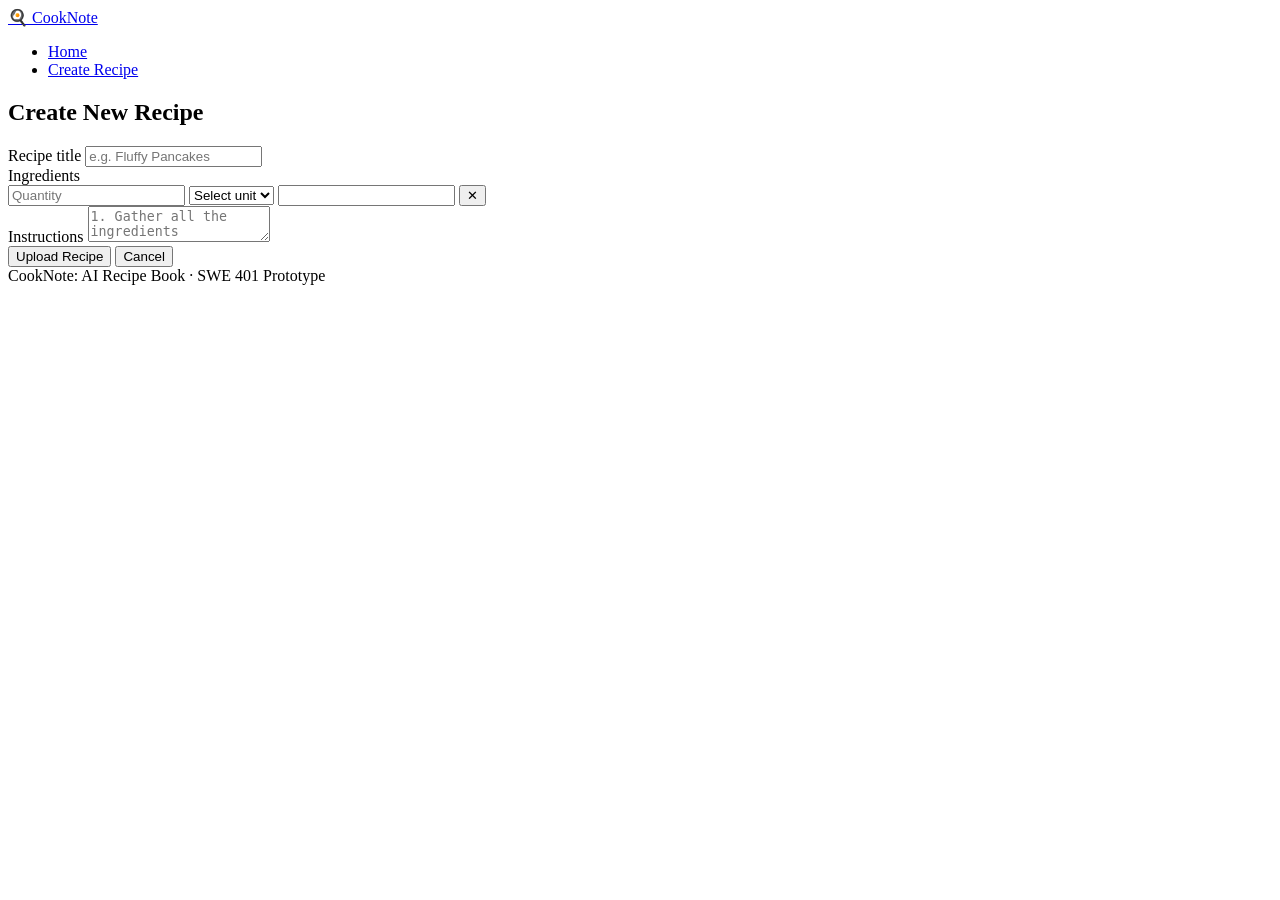
==== add-recipe.html @ b488884a "UC-01 HTML and JavaScript" ====
<!DOCTYPE html>
<html lang="en">
<head>
    <meta charset="UTF-8">
    <meta name="viewport" content="width=device-width, initial-scale=1.0">
    <title>CookNote: AI Recipe Book</title>
    <link rel="stylesheet" href="style.css">
</head>
<body>
    <nav class="navbar">
        <a href="index.html" class="logo">🍳 CookNote</a>
        <ul class="nav-links">
        <li><a href="index.html">Home</a></li>
        <li><a href="add-recipe.html" class="active">Create Recipe</a></li>
        </ul>
    </nav>
    <main>
        <div class="card">
        <h2>Create New Recipe</h2>
        <div id="message" class="message" hidden></div>
        <form id="upload_form">
            <div class="form-group">
            <label for="recipe_title">Recipe title</label>
            <input type="text" id="recipe_title" placeholder="e.g. Fluffy Pancakes">
            </div>

            <div class="form-group">
            <label>Ingredients</label>
            <div id="ingredients_container">
            </div>
            </div>

            <div class="form-group">
            <label for="instructions">Instructions</label>
            <textarea id="instructions" placeholder="1. Gather all the ingredients"></textarea>
            </div>
            
            <button class="btn-primary" type="submit">Upload Recipe</button>
            <button type="button" id="cancel_btn">Cancel</button>
        
        </form> 
        </div>
    </main>
    <footer>
        CookNote: AI Recipe Book · SWE 401 Prototype
    </footer>
    <script src="add-recipe.js"></script>
</body>
</html>
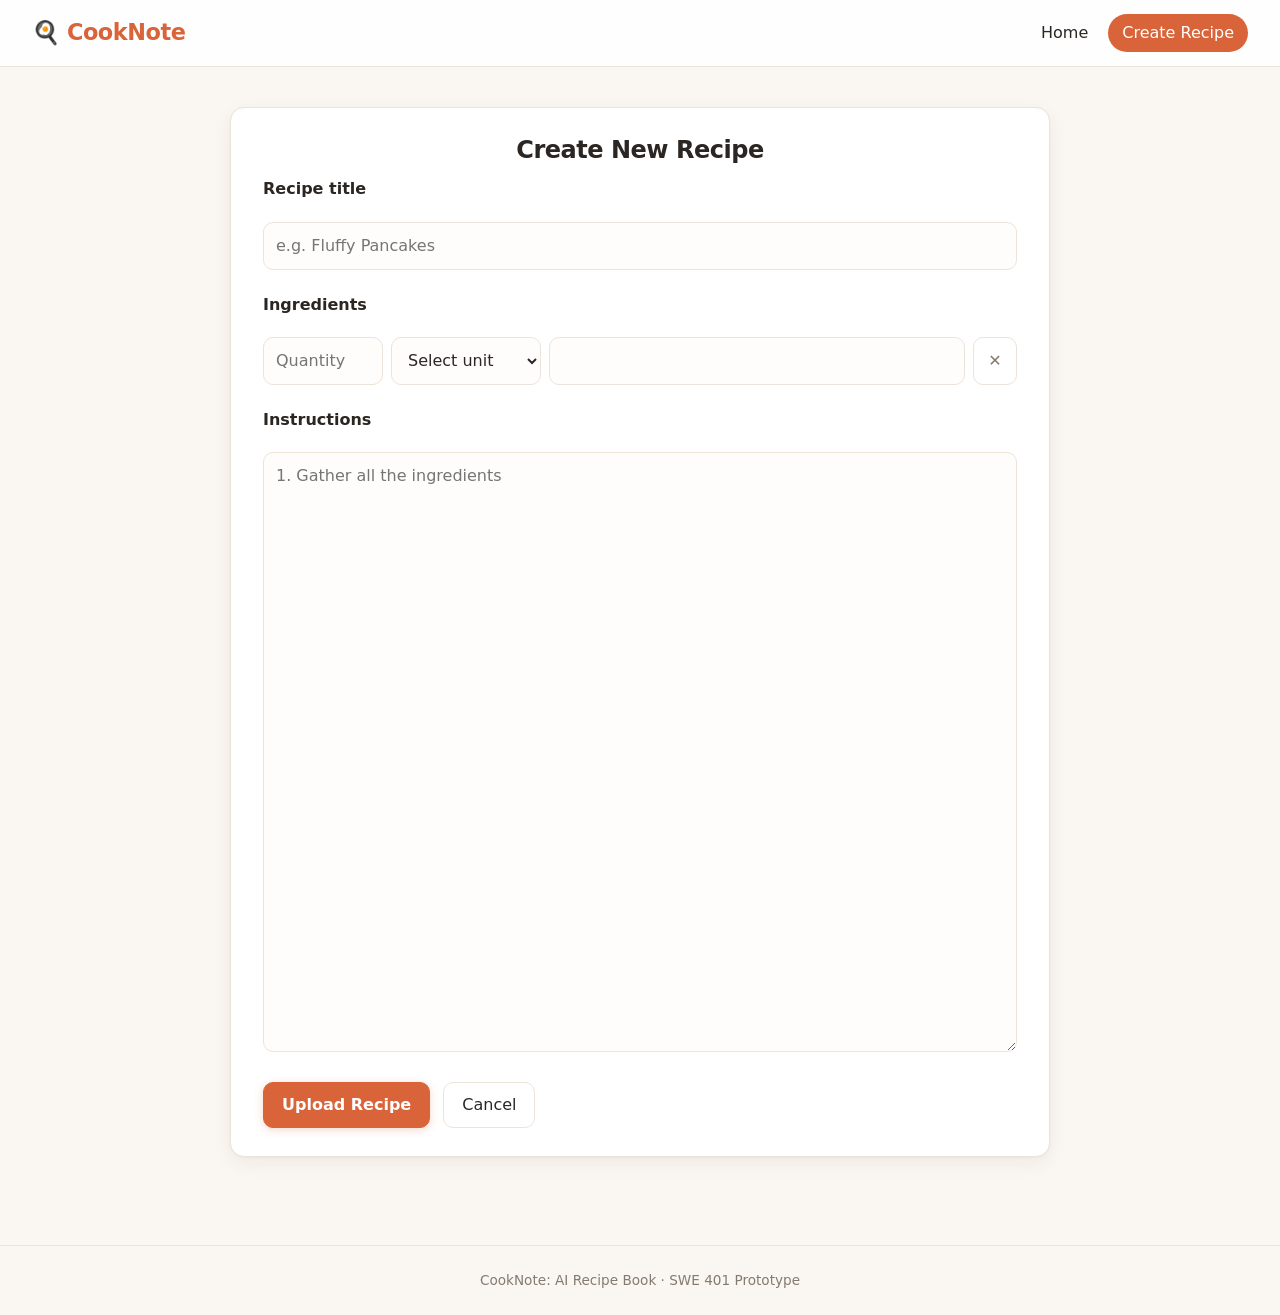
==== commit fa9c0046: "Fixed folders, added css, completed UC-02 and UC-03" ====
--- a/add-recipe.html
+++ b/add-recipe.html
@@ -4,7 +4,7 @@
     <meta charset="UTF-8">
     <meta name="viewport" content="width=device-width, initial-scale=1.0">
     <title>CookNote: AI Recipe Book</title>
-    <link rel="stylesheet" href="style.css">
+    <link rel="stylesheet" href="css/style.css">
 </head>
 <body>
     <nav class="navbar">
@@ -44,6 +44,6 @@
     <footer>
         CookNote: AI Recipe Book · SWE 401 Prototype
     </footer>
-    <script src="add-recipe.js"></script>
+    <script src="js/add-recipe.js"></script>
 </body>
 </html>
--- a/css/style.css
+++ b/css/style.css
@@ -0,0 +1,525 @@
+/* ---------- Colours & settings ---------- */
+
+:root {
+  --bg: #faf6f1;
+  --card: #ffffff;
+  --text: #2b2622;
+  --muted: #857a70;
+  --primary: #d9643a;
+  --primary-dark: #b84f29;
+  --primary-soft: #fbe9e1;
+  --border: #ece3d9;
+  --success-bg: #e7f4ea;
+  --success-text: #23663a;
+  --error-bg: #fdecea;
+  --error-text: #a12a1f;
+  --radius: 14px;
+  --shadow: 0 1px 2px rgba(60, 40, 20, 0.04), 0 6px 20px rgba(60, 40, 20, 0.06);
+  --shadow-hover: 0 2px 4px rgba(60, 40, 20, 0.06), 0 10px 28px rgba(60, 40, 20, 0.10);
+}
+
+* {
+  box-sizing: border-box;
+}
+
+body {
+  margin: 0;
+  font-family: "Segoe UI", system-ui, -apple-system, Arial, sans-serif;
+  background: var(--bg);
+  color: var(--text);
+  line-height: 1.6;
+  -webkit-font-smoothing: antialiased;
+}
+
+a {
+  color: var(--primary);
+}
+
+hr {
+  border: none;
+  border-top: 1px solid var(--border);
+  margin: 12px 0 20px;
+}
+
+ul {
+  list-style: none;
+  padding: 0;
+  margin: 0;
+}
+
+/* ---------- Navigation ---------- */
+
+.navbar {
+  display: flex;
+  align-items: center;
+  justify-content: space-between;
+  padding: 14px 32px;
+  background: rgba(255, 255, 255, 0.9);
+  backdrop-filter: blur(8px);
+  border-bottom: 1px solid var(--border);
+  position: sticky;
+  top: 0;
+  z-index: 10;
+}
+
+.logo {
+  font-size: 1.4rem;
+  font-weight: 750;
+  letter-spacing: -0.02em;
+  color: var(--primary);
+  text-decoration: none;
+}
+
+.nav-links {
+  display: flex;
+  gap: 6px;
+}
+
+.nav-links a {
+  display: block;
+  padding: 6px 14px;
+  border-radius: 1000px;
+  color: var(--text);
+  text-decoration: none;
+  font-weight: 500;
+  transition: background 0.15s, color 0.15s;
+}
+
+.nav-links a:hover {
+  background: var(--primary-soft);
+  color: var(--primary-dark);
+}
+
+.nav-links a.active {
+  background: var(--primary);
+  color: #fff;
+}
+
+/* ---------- Layout ---------- */
+
+main {
+  max-width: 860px;
+  margin: 0 auto;
+  padding: 40px 20px 60px;
+}
+
+h1,
+h2 {
+  text-align: center;
+  letter-spacing: -0.02em;
+  line-height: 1.2;
+}
+
+h1 {
+  margin: 0 0 8px;
+  font-size: 2.2rem;
+}
+
+h2 {
+  margin: 32px 0 12px;
+  font-size: 1.5rem;
+}
+
+.card > h2:first-child {
+  margin-top: 0;
+}
+
+.card > h1 {
+  margin-bottom: 8px;
+}
+
+h3 {
+  font-size: 1.3rem;
+  margin: 24px 0 4px;
+}
+
+h4 {
+  font-size: 0.85rem;
+  text-transform: uppercase;
+  letter-spacing: 0.06em;
+  color: var(--muted);
+  margin: 20px 0 8px;
+}
+
+.hero {
+  text-align: center;
+  margin-bottom: 36px;
+}
+
+.hero h1 {
+  font-size: 2.6rem;
+}
+
+.hero p {
+  margin: 0;
+  color: var(--muted);
+  font-size: 1.1rem;
+}
+
+.card {
+  background: var(--card);
+  border: 1px solid var(--border);
+  border-radius: var(--radius);
+  box-shadow: var(--shadow);
+  padding: 28px 32px;
+  margin-bottom: 28px;
+}
+
+.hint {
+  color: var(--muted);
+  font-size: 0.92rem;
+  text-align: center;
+  margin: 0 0 20px;
+}
+
+/* ---------- Forms ---------- */
+
+label {
+  display: block;
+  font-weight: 600;
+  margin-bottom: 20px;
+}
+
+input[type="text"],
+input[type="number"],
+input:not([type]),
+select,
+textarea {
+  width: 100%;
+  padding: 10px 12px;
+  border: 1px solid var(--border);
+  border-radius: 10px;
+  font: inherit;
+  color: var(--text);
+  background: #fffdfb;
+  transition: border-color 0.15s, box-shadow 0.15s;
+}
+
+input:focus,
+select:focus,
+textarea:focus {
+  outline: none;
+  border-color: var(--primary);
+  box-shadow: 0 0 0 3px var(--primary-soft);
+}
+
+textarea {
+  min-height: 600px;
+  resize: vertical;
+}
+
+.form-group {
+  margin-bottom: 22px;
+}
+
+.item-row {
+  display: grid;
+  grid-template-columns: 120px 150px 1fr 44px;
+  gap: 8px;
+  margin-bottom: 8px;
+}
+
+.remove-row {
+  padding: 0;
+  color: var(--muted);
+}
+
+.remove-row:hover {
+  color: var(--error-text);
+  border-color: var(--error-text);
+  background: var(--error-bg);
+}
+
+/* ---------- Buttons ---------- */
+
+button {
+  font: inherit;
+  cursor: pointer;
+  border-radius: 10px;
+  border: 1px solid var(--border);
+  background: #fff;
+  color: var(--text);
+  padding: 9px 18px;
+  transition: background 0.15s, border-color 0.15s, color 0.15s, transform 0.1s;
+}
+
+button:hover {
+  border-color: var(--primary);
+  color: var(--primary-dark);
+}
+
+.btn-primary {
+  background: var(--primary);
+  border-color: var(--primary);
+  color: #fff;
+  font-weight: 600;
+  box-shadow: 0 2px 8px rgba(217, 100, 58, 0.25);
+}
+
+.btn-primary:hover {
+  background: var(--primary-dark);
+  border-color: var(--primary-dark);
+  color: #fff;
+}
+
+#upload_form > button {
+  margin-right: 8px;
+}
+
+/* ---------- Messages ---------- */
+
+.message {
+  padding: 12px 16px;
+  border-radius: 10px;
+  margin-bottom: 18px;
+  font-weight: 500;
+}
+
+.message.error {
+  background: var(--error-bg);
+  color: var(--error-text);
+}
+
+.message.success {
+  background: var(--success-bg);
+  color: var(--success-text);
+}
+
+.message.cancel {
+  background: #f1ece6;
+  color: var(--muted);
+}
+
+/* ---------- AI section ---------- */
+
+.diet-options {
+  display: flex;
+  flex-wrap: wrap;
+  gap: 8px;
+  margin-bottom: 22px;
+}
+
+.diet-options label {
+  display: flex;
+  align-items: center;
+  gap: 6px;
+  margin: 0;
+  padding: 6px 14px;
+  border: 1px solid var(--border);
+  border-radius: 999px;
+  font-weight: 500;
+  cursor: pointer;
+  transition: background 0.15s, border-color 0.15s;
+}
+
+.diet-options label:hover {
+  border-color: var(--primary);
+}
+
+.diet-options label:has(input:checked) {
+  background: var(--primary-soft);
+  border-color: var(--primary);
+  color: var(--primary-dark);
+}
+
+.diet-options input {
+  accent-color: var(--primary);
+}
+
+#ai_result {
+  margin-top: 24px;
+  padding-top: 8px;
+  border-top: 1px solid var(--border);
+}
+
+/* ---------- Saved recipes (home page) ---------- */
+
+#my_recipes {
+  display: grid;
+  gap: 10px;
+}
+
+#my_recipes li {
+  display: flex;
+  align-items: center;
+  justify-content: space-between;
+  gap: 12px;
+  padding: 14px 18px;
+  background: #fffdfb;
+  border: 1px solid var(--border);
+  border-radius: 12px;
+  transition: border-color 0.15s, box-shadow 0.15s, transform 0.15s;
+}
+
+#my_recipes li:hover {
+  border-color: var(--primary);
+  box-shadow: var(--shadow-hover);
+  transform: translateY(-1px);
+}
+
+#my_recipes a {
+  flex: 1;
+  color: var(--text);
+  font-weight: 600;
+  text-decoration: none;
+}
+
+#my_recipes a:hover {
+  color: var(--primary);
+}
+
+#my_recipes button {
+  padding: 5px 12px;
+  font-size: 0.85rem;
+  color: var(--muted);
+}
+
+#my_recipes button:hover {
+  color: var(--error-text);
+  border-color: var(--error-text);
+  background: var(--error-bg);
+}
+
+/* ---------- Recipe ingredients & steps (recipe page + AI result) ---------- */
+
+.unit-toggle {
+  display: inline-flex;
+  gap: 4px;
+  padding: 4px;
+  margin-bottom: 14px;
+  background: #f4eee7;
+  border-radius: 12px;
+}
+
+.unit-toggle button {
+  border: none;
+  background: transparent;
+  padding: 6px 16px;
+  border-radius: 8px;
+  font-weight: 500;
+  color: var(--muted);
+}
+
+.unit-toggle button:hover {
+  color: var(--text);
+}
+
+.unit-toggle button.active {
+  background: #fff;
+  color: var(--primary-dark);
+  box-shadow: 0 1px 3px rgba(60, 40, 20, 0.15);
+}
+
+/* Ingredients: one per row with a small dot */
+#recipe_ingredients li,
+#ai_recipe_ingredients li {
+  position: relative;
+  padding: 9px 0 9px 22px;
+  border-bottom: 1px dashed var(--border);
+}
+
+#recipe_ingredients li:last-child,
+#ai_recipe_ingredients li:last-child {
+  border-bottom: none;
+}
+
+#recipe_ingredients li::before,
+#ai_recipe_ingredients li::before {
+  content: "";
+  position: absolute;
+  left: 4px;
+  top: 50%;
+  width: 7px;
+  height: 7px;
+  margin-top: -3px;
+  border-radius: 50%;
+  background: var(--primary);
+}
+
+#recipe_steps,
+#ai_recipe_steps {
+  list-style: none;
+  counter-reset: step;
+  padding: 0;
+  margin: 0;
+}
+
+#recipe_steps li,
+#ai_recipe_steps li {
+  counter-increment: step;
+  position: relative;
+  padding: 4px 0 14px 46px;
+  min-height: 32px;
+}
+
+#recipe_steps li::before,
+#ai_recipe_steps li::before {
+  content: counter(step);
+  position: absolute;
+  left: 0;
+  top: 0;
+  width: 32px;
+  height: 32px;
+  border-radius: 50%;
+  background: var(--primary-soft);
+  color: var(--primary-dark);
+  font-weight: 700;
+  display: flex;
+  align-items: center;
+  justify-content: center;
+}
+
+main > a {
+  display: inline-block;
+  color: var(--muted);
+  text-decoration: none;
+  font-weight: 500;
+}
+
+main > a:hover {
+  color: var(--primary);
+}
+
+/* ---------- Footer ---------- */
+
+footer {
+  text-align: center;
+  color: var(--muted);
+  font-size: 0.85rem;
+  padding: 24px;
+  border-top: 1px solid var(--border);
+}
+
+/* ---------- Small screens ---------- */
+
+@media (max-width: 600px) {
+  .navbar {
+    flex-direction: column;
+    gap: 8px;
+    padding: 12px;
+  }
+
+  main {
+    padding: 24px 14px 40px;
+  }
+
+  .card {
+    padding: 20px;
+  }
+
+  .hero h1 {
+    font-size: 2rem;
+  }
+
+  .item-row {
+    grid-template-columns: 1fr 1fr 44px;
+  }
+
+  .item-row .unitSelect {
+    grid-column: 2 / 4;
+  }
+
+  .item-row .itemSelect {
+    grid-column: 1 / 3;
+  }
+}
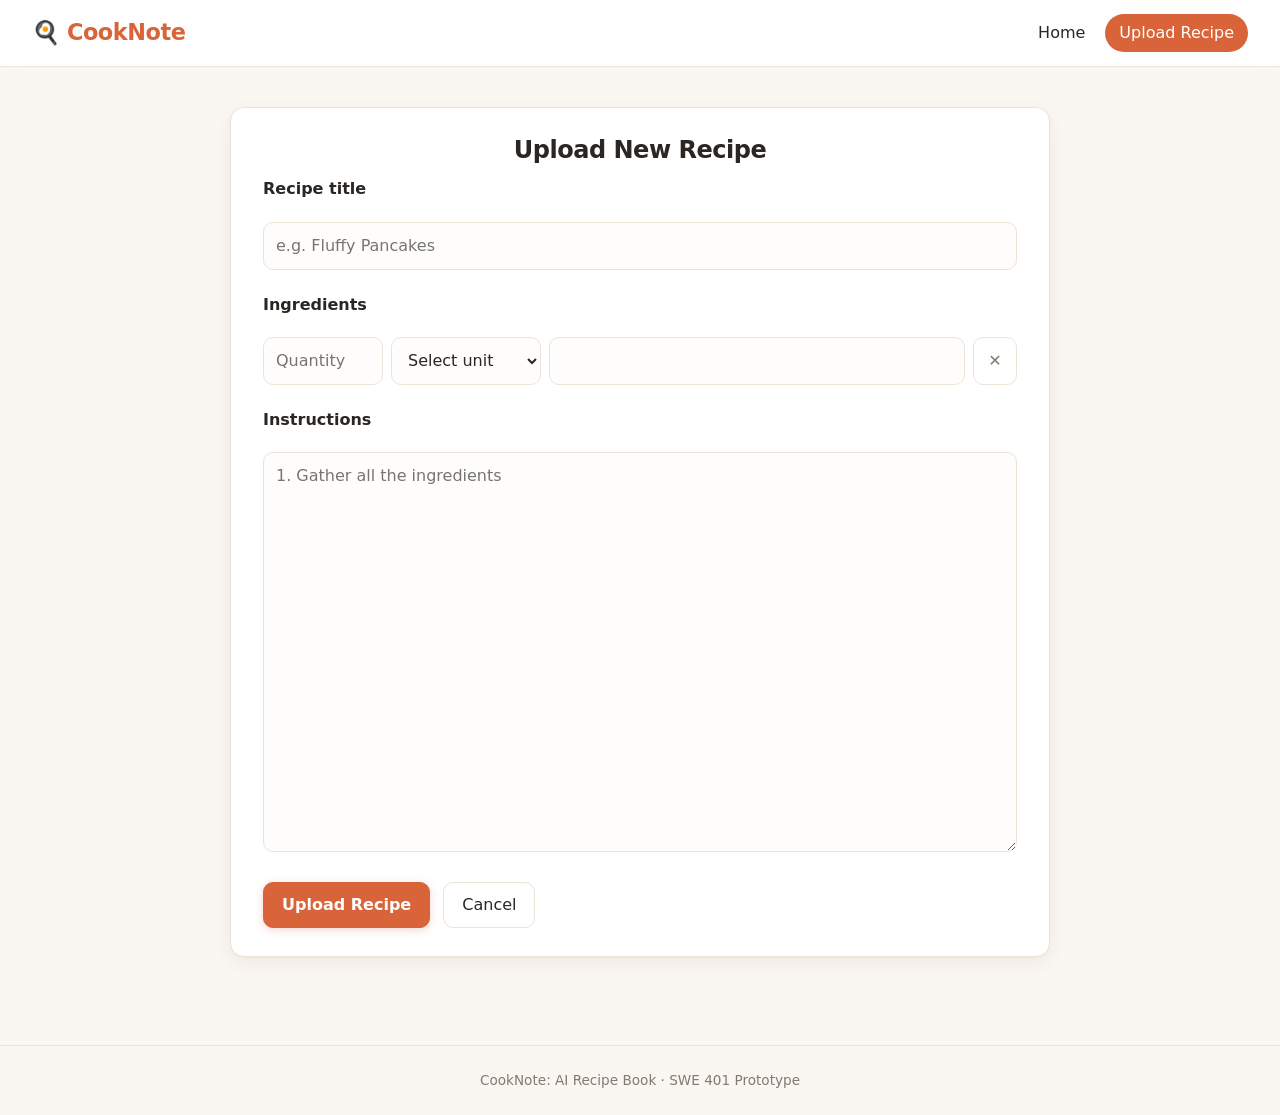
==== commit 163f673b: "Added relevant comments, updated the javascript, and added a README.md" ====
--- a/add-recipe.html
+++ b/add-recipe.html
@@ -11,12 +11,12 @@
         <a href="index.html" class="logo">🍳 CookNote</a>
         <ul class="nav-links">
         <li><a href="index.html">Home</a></li>
-        <li><a href="add-recipe.html" class="active">Create Recipe</a></li>
+        <li><a href="add-recipe.html" class="active">Upload Recipe</a></li>
         </ul>
     </nav>
     <main>
         <div class="card">
-        <h2>Create New Recipe</h2>
+        <h2>Upload New Recipe</h2>
         <div id="message" class="message" hidden></div>
         <form id="upload_form">
             <div class="form-group">
@@ -44,6 +44,7 @@
     <footer>
         CookNote: AI Recipe Book · SWE 401 Prototype
     </footer>
+    <script src="js/shared.js"></script>
     <script src="js/add-recipe.js"></script>
 </body>
 </html>
--- a/css/style.css
+++ b/css/style.css
@@ -204,7 +204,7 @@
 }
 
 textarea {
-  min-height: 600px;
+  min-height: 400px;
   resize: vertical;
 }
 
